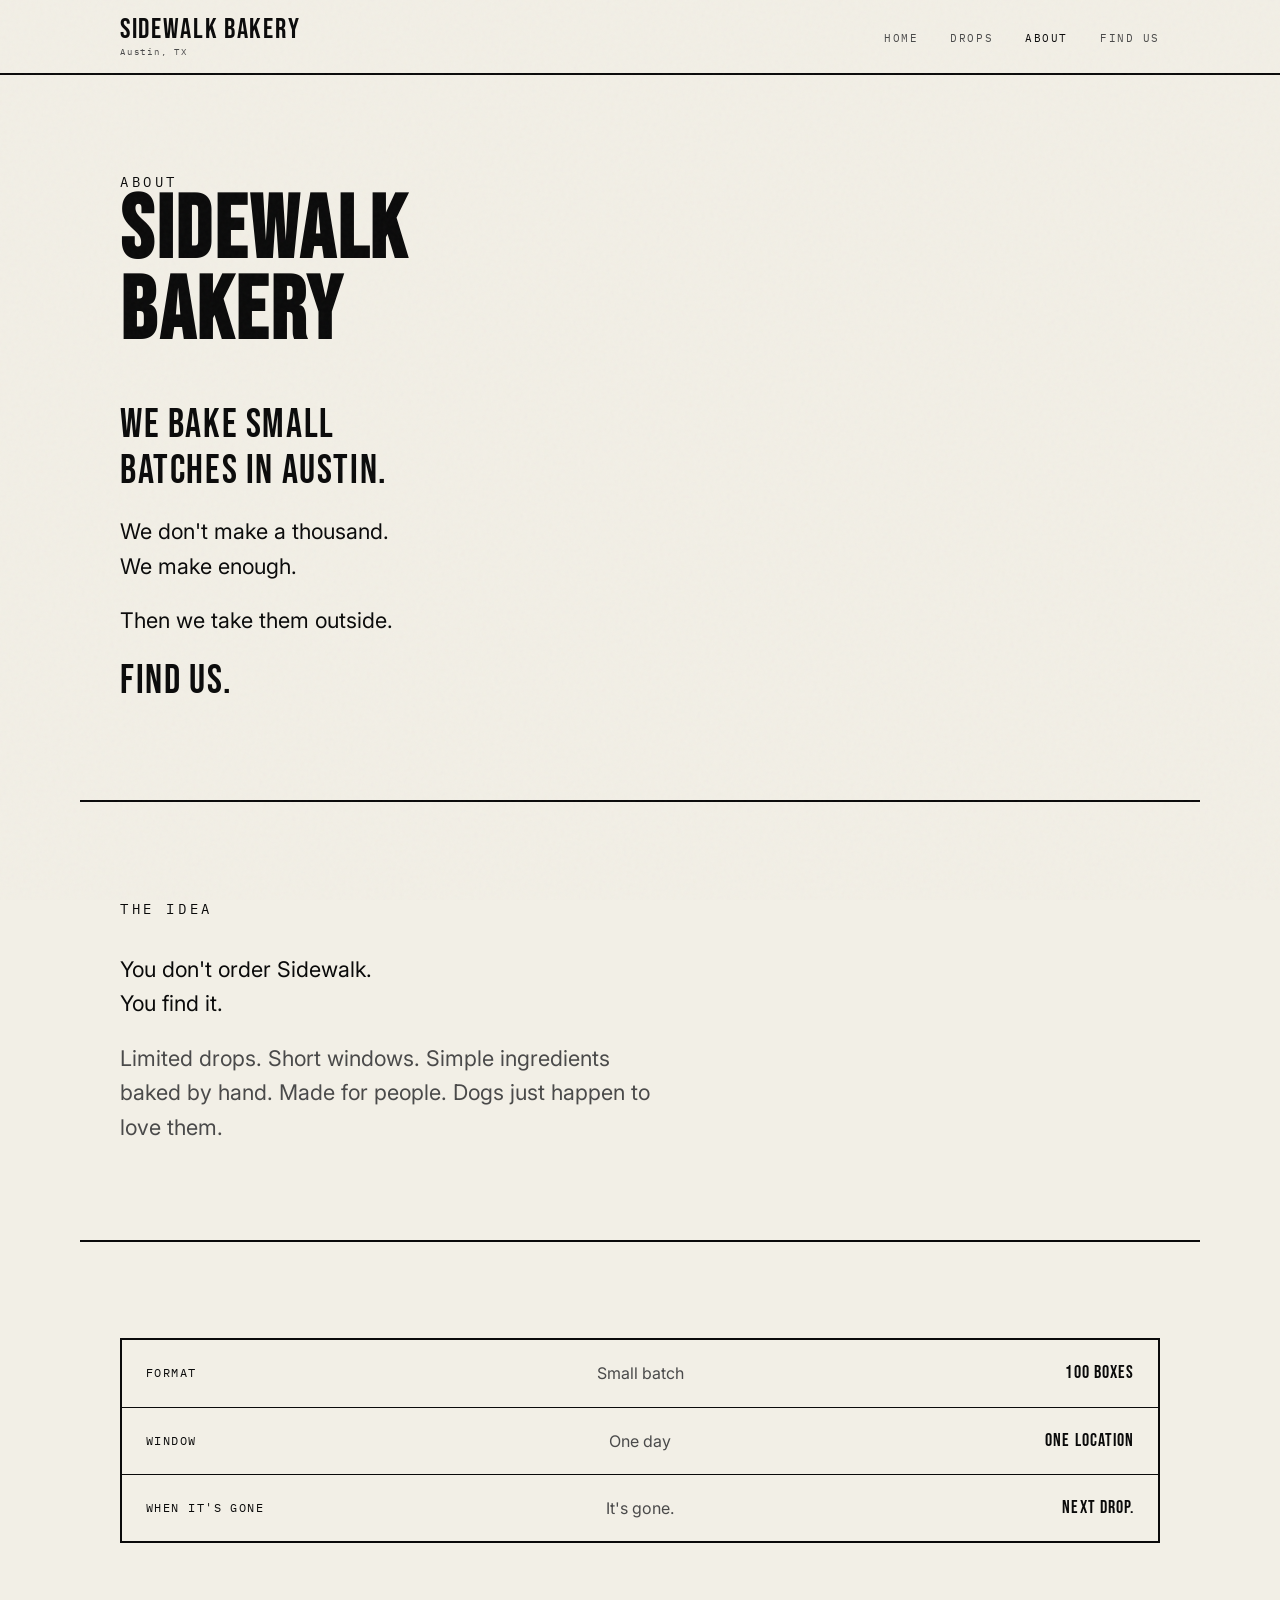
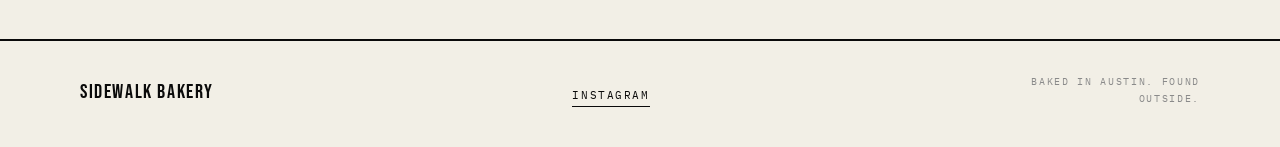
==== about.html @ 761318a3 "Rebrand to Sidewalk Bakery with full visual and copy overhaul. Drop-model site with poster aesthetic" ====
<!DOCTYPE html>
<html lang="en">
<head>
  <meta charset="UTF-8">
  <meta name="viewport" content="width=device-width, initial-scale=1.0">
  <title>About — Sidewalk Bakery</title>
  <meta name="description" content="Small-batch baked goods from Austin. We don't make a thousand. We make enough.">
  <link rel="preconnect" href="https://fonts.googleapis.com">
  <link rel="preconnect" href="https://fonts.gstatic.com" crossorigin>
  <link href="https://fonts.googleapis.com/css2?family=Bebas+Neue&family=IBM+Plex+Mono:wght@400;500&family=Inter:wght@400;500;600&display=swap" rel="stylesheet">
  <link rel="stylesheet" href="css/styles.css">
</head>
<body>
  <header class="site-header">
    <div class="header-inner">
      <a href="index.html" class="logo">
        Sidewalk Bakery
        <span>Austin, TX</span>
      </a>
      <nav>
        <ul class="nav">
          <li><a href="index.html">Home</a></li>
          <li><a href="drops.html">Drops</a></li>
          <li><a href="about.html" class="active">About</a></li>
          <li><a href="find-us.html">Find Us</a></li>
        </ul>
      </nav>
    </div>
  </header>

  <main>
    <section class="section">
      <p class="tagline">About</p>
      <h1 class="display-lg">Sidewalk<br>Bakery</h1>

      <div class="about-stack mt-lg">
        <p class="emphasis">We bake small batches in Austin.</p>
        <p>We don't make a thousand.<br>We make enough.</p>
        <p>Then we take them outside.</p>
        <p class="emphasis">Find us.</p>
      </div>
    </section>

    <hr class="rule">

    <section class="section">
      <p class="tagline mb-md">The idea</p>
      <div class="about-stack">
        <p>You don't order Sidewalk.<br>You find it.</p>
        <p class="text-muted">
          Limited drops. Short windows. Simple ingredients baked by hand.
          Made for people. Dogs just happen to love them.
        </p>
      </div>
    </section>

    <hr class="rule">

    <section class="section">
      <div class="taste-grid">
        <div class="taste-row">
          <span class="subject">Format</span>
          <span class="verdict">Small batch</span>
          <span class="reaction">100 boxes</span>
        </div>
        <div class="taste-row">
          <span class="subject">Window</span>
          <span class="verdict">One day</span>
          <span class="reaction">One location</span>
        </div>
        <div class="taste-row">
          <span class="subject">When it's gone</span>
          <span class="verdict">It's gone.</span>
          <span class="reaction">Next drop.</span>
        </div>
      </div>
    </section>
  </main>

  <footer class="site-footer">
    <div class="footer-inner">
      <div class="footer-brand">Sidewalk Bakery</div>
      <a href="https://instagram.com/" class="footer-social" target="_blank" rel="noopener">Instagram</a>
      <p class="footer-note">Baked in Austin. Found outside.</p>
    </div>
  </footer>

  <script src="js/main.js"></script>
</body>
</html>
---- css/styles.css ----
/* SIDEWALK BAKERY — visual system */

:root {
  --paper: #f2efe6;
  --paper-dark: #e8e4d9;
  --ink: #0a0a0a;
  --ink-muted: #4a4a4a;
  --ink-faint: #8a8a8a;
  --accent: #b5452a;
  --rule: #0a0a0a;

  --font-display: 'Bebas Neue', 'Arial Narrow', sans-serif;
  --font-body: 'Inter', system-ui, sans-serif;
  --font-mono: 'IBM Plex Mono', 'Courier New', monospace;

  --max: 1120px;
  --pad: clamp(1.25rem, 4vw, 2.5rem);
}

*, *::before, *::after { box-sizing: border-box; margin: 0; padding: 0; }

html { scroll-behavior: smooth; }

body {
  font-family: var(--font-body);
  background: var(--paper);
  color: var(--ink);
  line-height: 1.5;
  -webkit-font-smoothing: antialiased;
}

::selection {
  background: var(--ink);
  color: var(--paper);
}

a { color: inherit; }

img { max-width: 100%; display: block; }

/* grain overlay */
body::before {
  content: '';
  position: fixed;
  inset: 0;
  pointer-events: none;
  z-index: 9999;
  opacity: 0.035;
  background-image: url("data:image/svg+xml,%3Csvg viewBox='0 0 256 256' xmlns='http://www.w3.org/2000/svg'%3E%3Cfilter id='n'%3E%3CfeTurbulence type='fractalNoise' baseFrequency='0.85' numOctaves='4' stitchTiles='stitch'/%3E%3C/filter%3E%3Crect width='100%25' height='100%25' filter='url(%23n)'/%3E%3C/svg%3E");
}

/* ── header ── */

.site-header {
  position: sticky;
  top: 0;
  z-index: 100;
  background: var(--paper);
  border-bottom: 2px solid var(--ink);
}

.header-inner {
  max-width: var(--max);
  margin: 0 auto;
  padding: 1rem var(--pad);
  display: flex;
  align-items: center;
  justify-content: space-between;
  gap: 1.5rem;
}

.logo {
  font-family: var(--font-display);
  font-size: clamp(1.4rem, 3vw, 1.75rem);
  letter-spacing: 0.06em;
  text-decoration: none;
  line-height: 1;
}

.logo span {
  display: block;
  font-family: var(--font-mono);
  font-size: 0.55rem;
  letter-spacing: 0.2em;
  margin-top: 0.25rem;
  color: var(--ink-muted);
}

.nav {
  display: flex;
  gap: clamp(1rem, 3vw, 2rem);
  list-style: none;
}

.nav a {
  font-family: var(--font-mono);
  font-size: 0.7rem;
  letter-spacing: 0.14em;
  text-decoration: none;
  text-transform: uppercase;
  color: var(--ink-muted);
  transition: color 0.15s;
}

.nav a:hover,
.nav a.active {
  color: var(--ink);
}

/* ── layout ── */

main { min-height: 60vh; }

.section {
  max-width: var(--max);
  margin: 0 auto;
  padding: clamp(3rem, 8vw, 6rem) var(--pad);
}

.section-tight {
  padding-top: clamp(2rem, 5vw, 3rem);
  padding-bottom: clamp(2rem, 5vw, 3rem);
}

.rule {
  border: none;
  border-top: 2px solid var(--ink);
  max-width: var(--max);
  margin: 0 auto;
}

/* ── type ── */

.display-xl {
  font-family: var(--font-display);
  font-size: clamp(4rem, 16vw, 11rem);
  line-height: 0.88;
  letter-spacing: 0.02em;
  text-transform: uppercase;
}

.display-lg {
  font-family: var(--font-display);
  font-size: clamp(2.5rem, 8vw, 5.5rem);
  line-height: 0.92;
  letter-spacing: 0.03em;
  text-transform: uppercase;
}

.display-md {
  font-family: var(--font-display);
  font-size: clamp(1.75rem, 5vw, 3rem);
  line-height: 1;
  letter-spacing: 0.04em;
  text-transform: uppercase;
}

.tagline {
  font-family: var(--font-mono);
  font-size: clamp(0.75rem, 2vw, 0.9rem);
  letter-spacing: 0.25em;
  text-transform: uppercase;
}

.lead {
  font-size: clamp(1rem, 2.2vw, 1.2rem);
  max-width: 36ch;
  color: var(--ink-muted);
  line-height: 1.65;
}

.mono {
  font-family: var(--font-mono);
  font-size: 0.8rem;
  letter-spacing: 0.08em;
}

/* ── hero ── */

.hero {
  padding-top: clamp(2.5rem, 6vw, 4rem);
  padding-bottom: clamp(3rem, 8vw, 5rem);
}

.hero-grid {
  display: grid;
  grid-template-columns: 1fr;
  gap: 2rem;
}

.hero-meta {
  display: flex;
  flex-wrap: wrap;
  gap: 1.5rem 2.5rem;
  margin-top: 2rem;
  padding-top: 1.5rem;
  border-top: 1px solid var(--ink);
}

.hero-meta dt {
  font-family: var(--font-mono);
  font-size: 0.65rem;
  letter-spacing: 0.18em;
  text-transform: uppercase;
  color: var(--ink-faint);
  margin-bottom: 0.25rem;
}

.hero-meta dd {
  font-family: var(--font-display);
  font-size: 1.25rem;
  letter-spacing: 0.06em;
}

/* ── drop poster ── */

.drop-poster {
  border: 3px solid var(--ink);
  background: var(--paper);
  position: relative;
}

.drop-poster-inner {
  padding: clamp(1.5rem, 4vw, 2.5rem);
  display: grid;
  gap: 1.5rem;
}

.drop-label {
  font-family: var(--font-mono);
  font-size: 0.7rem;
  letter-spacing: 0.2em;
  text-transform: uppercase;
  display: flex;
  justify-content: space-between;
  align-items: center;
  padding-bottom: 1rem;
  border-bottom: 1px solid var(--ink);
}

.drop-number {
  font-family: var(--font-display);
  font-size: clamp(3rem, 10vw, 6rem);
  line-height: 1;
  letter-spacing: 0.04em;
}

.drop-flavor {
  font-family: var(--font-display);
  font-size: clamp(1.5rem, 4vw, 2.5rem);
  letter-spacing: 0.08em;
  line-height: 1.1;
}

.drop-details {
  display: grid;
  grid-template-columns: repeat(auto-fit, minmax(140px, 1fr));
  gap: 1rem;
}

.drop-detail {
  border: 1px solid var(--ink);
  padding: 0.85rem 1rem;
}

.drop-detail .label {
  font-family: var(--font-mono);
  font-size: 0.6rem;
  letter-spacing: 0.16em;
  text-transform: uppercase;
  color: var(--ink-faint);
  margin-bottom: 0.35rem;
}

.drop-detail .value {
  font-family: var(--font-mono);
  font-size: 0.85rem;
  letter-spacing: 0.06em;
  text-transform: uppercase;
}

.drop-location-hidden {
  font-family: var(--font-mono);
  font-size: 0.8rem;
  letter-spacing: 0.1em;
  text-transform: uppercase;
  color: var(--ink-muted);
  padding: 1rem;
  border: 1px dashed var(--ink);
  text-align: center;
}

/* ── buttons ── */

.btn {
  display: inline-block;
  font-family: var(--font-mono);
  font-size: 0.75rem;
  letter-spacing: 0.18em;
  text-transform: uppercase;
  text-decoration: none;
  padding: 1rem 1.75rem;
  border: 2px solid var(--ink);
  background: var(--ink);
  color: var(--paper);
  transition: all 0.15s;
  cursor: pointer;
}

.btn:hover {
  background: transparent;
  color: var(--ink);
}

.btn-outline {
  background: transparent;
  color: var(--ink);
}

.btn-outline:hover {
  background: var(--ink);
  color: var(--paper);
}

/* ── stamp ── */

.stamp {
  display: inline-block;
  font-family: var(--font-display);
  font-size: 1.5rem;
  letter-spacing: 0.12em;
  color: var(--accent);
  border: 3px solid var(--accent);
  padding: 0.35rem 0.85rem;
  transform: rotate(-8deg);
  opacity: 0.92;
}

.stamp-lg {
  font-size: clamp(2rem, 6vw, 3.5rem);
  padding: 0.5rem 1.25rem;
  transform: rotate(-12deg);
}

.stamp-overlay {
  position: absolute;
  top: 50%;
  left: 50%;
  transform: translate(-50%, -50%) rotate(-12deg);
  pointer-events: none;
  z-index: 2;
}

/* ── product block ── */

.product-block {
  display: grid;
  grid-template-columns: 1fr;
  gap: 2.5rem;
  align-items: start;
}

@media (min-width: 768px) {
  .product-block {
    grid-template-columns: 1fr 1fr;
  }
}

.ingredient-list {
  list-style: none;
  margin-top: 1.5rem;
}

.ingredient-list li {
  font-family: var(--font-display);
  font-size: clamp(2rem, 5vw, 3.5rem);
  letter-spacing: 0.06em;
  line-height: 1.15;
  border-bottom: 2px solid var(--ink);
  padding: 0.5rem 0;
}

.ingredient-list li span {
  font-family: var(--font-mono);
  font-size: 0.65rem;
  letter-spacing: 0.14em;
  color: var(--ink-faint);
  display: block;
  margin-bottom: 0.15rem;
}

/* ── taste test ── */

.taste-grid {
  display: grid;
  gap: 0;
  border: 2px solid var(--ink);
}

.taste-row {
  display: grid;
  grid-template-columns: 1fr auto 1fr;
  gap: 1rem;
  align-items: center;
  padding: 1.25rem 1.5rem;
  border-bottom: 1px solid var(--ink);
}

.taste-row:last-child { border-bottom: none; }

.taste-row .subject {
  font-family: var(--font-mono);
  font-size: 0.75rem;
  letter-spacing: 0.12em;
  text-transform: uppercase;
}

.taste-row .verdict {
  font-size: 1rem;
  color: var(--ink-muted);
}

.taste-row .reaction {
  font-family: var(--font-display);
  font-size: 1.1rem;
  letter-spacing: 0.06em;
  text-align: right;
}

@media (max-width: 600px) {
  .taste-row {
    grid-template-columns: 1fr;
    text-align: left;
  }
  .taste-row .reaction { text-align: left; }
}

/* ── drop archive ── */

.archive-list {
  list-style: none;
  display: flex;
  flex-direction: column;
  gap: 0;
}

.archive-item {
  border: 2px solid var(--ink);
  border-bottom: none;
  position: relative;
}

.archive-item:last-child { border-bottom: 2px solid var(--ink); }

.archive-item-inner {
  display: grid;
  grid-template-columns: auto 1fr auto;
  gap: 1.5rem;
  align-items: center;
  padding: 1.5rem;
}

.archive-item.active {
  background: var(--ink);
  color: var(--paper);
}

.archive-item.active .archive-meta {
  color: rgba(242, 239, 230, 0.6);
}

.archive-number {
  font-family: var(--font-display);
  font-size: 2.5rem;
  letter-spacing: 0.04em;
  line-height: 1;
}

.archive-info h3 {
  font-family: var(--font-display);
  font-size: 1.5rem;
  letter-spacing: 0.06em;
  margin-bottom: 0.25rem;
}

.archive-meta {
  font-family: var(--font-mono);
  font-size: 0.7rem;
  letter-spacing: 0.1em;
  text-transform: uppercase;
  color: var(--ink-faint);
}

.archive-item.active .stamp {
  color: var(--paper);
  border-color: var(--paper);
}

@media (max-width: 640px) {
  .archive-item-inner {
    grid-template-columns: 1fr;
    gap: 0.75rem;
  }
}

/* ── about ── */

.about-stack p {
  font-size: clamp(1.1rem, 2.5vw, 1.35rem);
  line-height: 1.6;
  max-width: 42ch;
  margin-bottom: 1.25rem;
}

.about-stack p:last-child { margin-bottom: 0; }

.about-stack .emphasis {
  font-family: var(--font-display);
  font-size: clamp(1.75rem, 4vw, 2.5rem);
  letter-spacing: 0.04em;
  line-height: 1.15;
  max-width: 20ch;
}

/* ── find us ── */

.find-grid {
  display: grid;
  gap: 3rem;
}

.find-copy p {
  font-size: clamp(1.05rem, 2.2vw, 1.2rem);
  color: var(--ink-muted);
  max-width: 40ch;
  margin-bottom: 1rem;
  line-height: 1.65;
}

/* ── footer ── */

.site-footer {
  border-top: 2px solid var(--ink);
  padding: 2rem var(--pad) 2.5rem;
}

.footer-inner {
  max-width: var(--max);
  margin: 0 auto;
  display: flex;
  flex-wrap: wrap;
  justify-content: space-between;
  align-items: end;
  gap: 1.5rem;
}

.footer-brand {
  font-family: var(--font-display);
  font-size: 1.25rem;
  letter-spacing: 0.08em;
}

.footer-note {
  font-family: var(--font-mono);
  font-size: 0.65rem;
  letter-spacing: 0.16em;
  text-transform: uppercase;
  color: var(--ink-faint);
  max-width: 32ch;
  text-align: right;
  line-height: 1.6;
}

.footer-social {
  font-family: var(--font-mono);
  font-size: 0.7rem;
  letter-spacing: 0.14em;
  text-transform: uppercase;
  text-decoration: none;
  border-bottom: 1px solid var(--ink);
  padding-bottom: 0.15rem;
}

.footer-social:hover {
  color: var(--accent);
  border-color: var(--accent);
}

/* ── page header ── */

.page-header {
  padding-bottom: 0;
}

.page-header .display-lg {
  margin-bottom: 0.5rem;
}

/* ── utility ── */

.text-muted { color: var(--ink-muted); }
.text-center { text-align: center; }
.mt-lg { margin-top: 3rem; }
.mt-md { margin-top: 2rem; }
.mb-md { margin-bottom: 2rem; }
.stack { display: flex; flex-direction: column; gap: 1rem; }
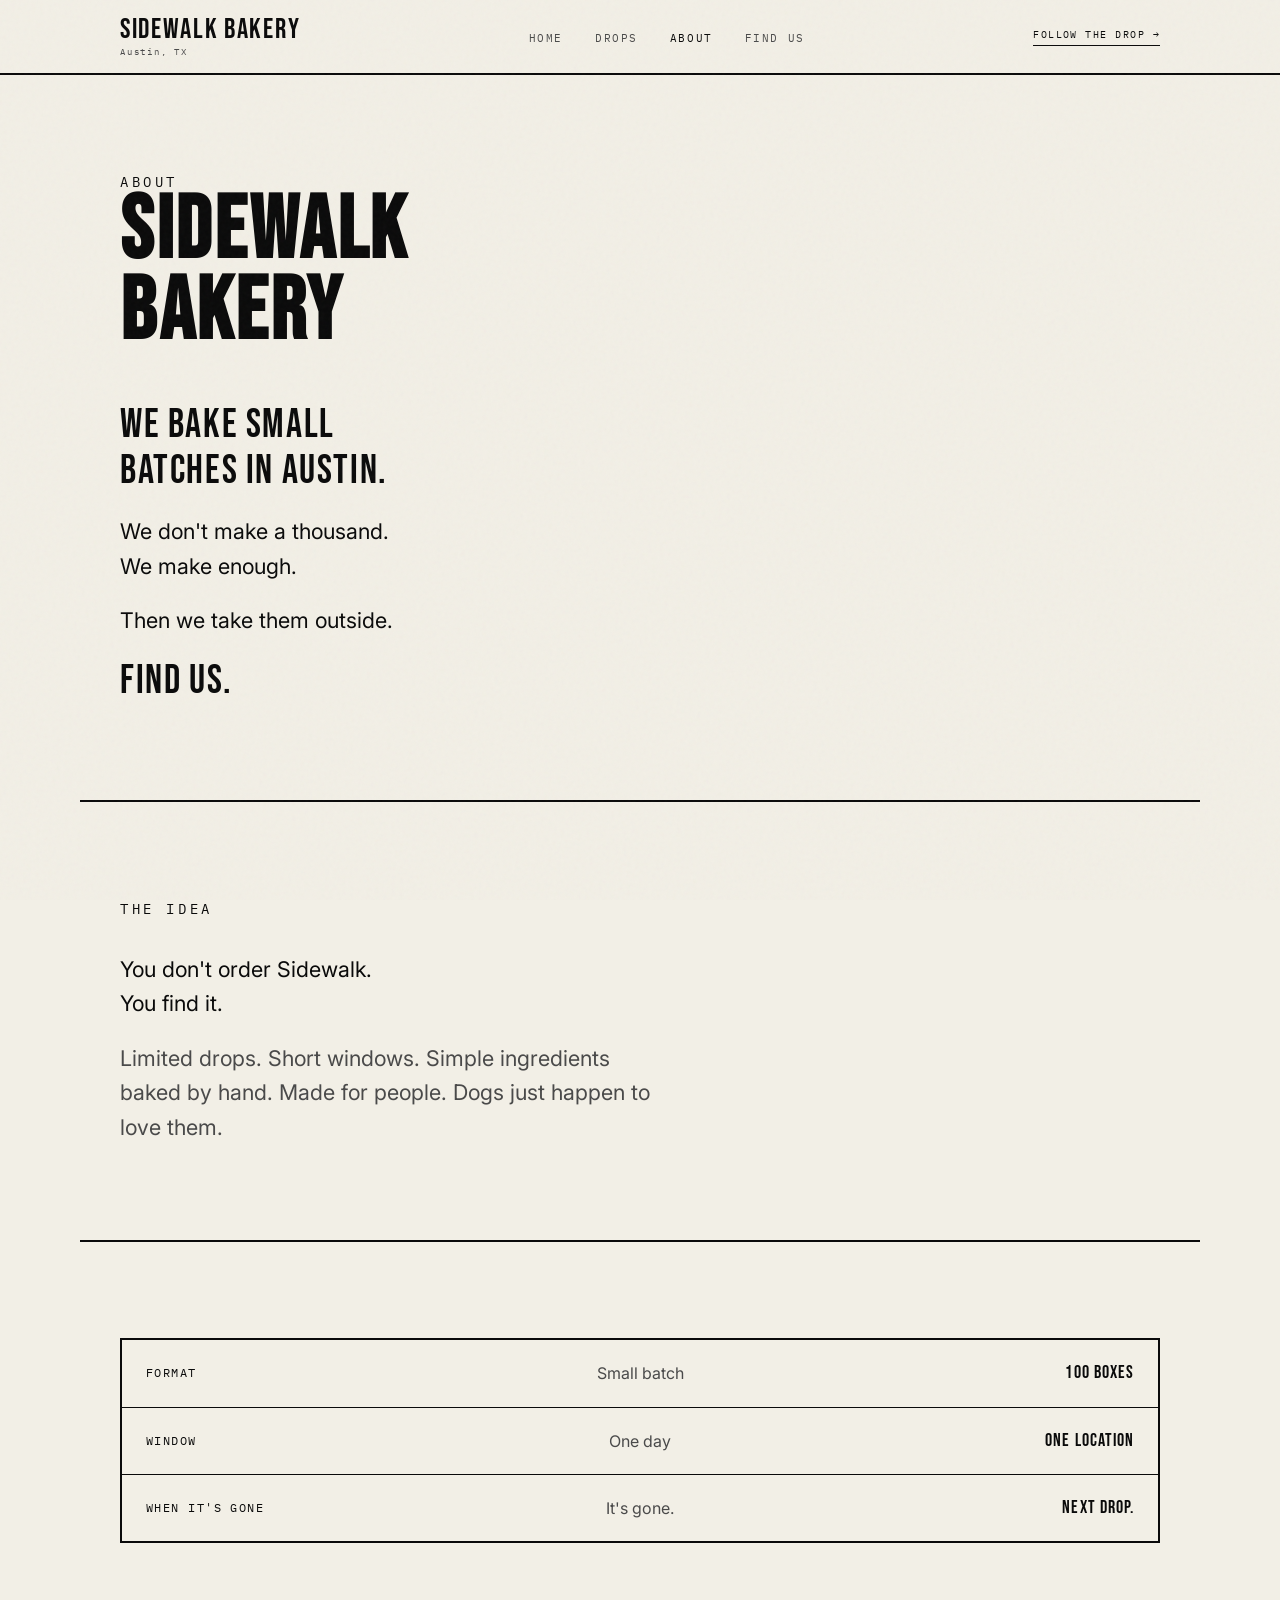
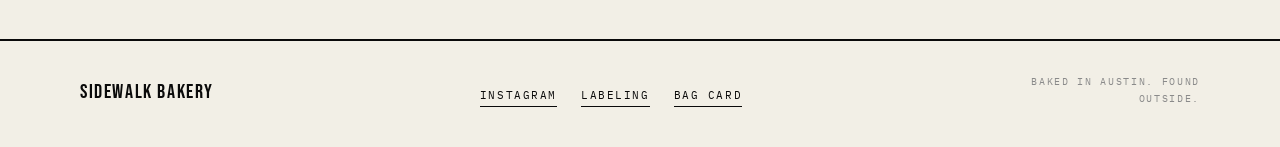
==== commit 42615f62: "Launch Drop 000 site with countdown, rules, and bag QR card. Adds Saturday-first-batch messaging, la" ====
--- a/about.html
+++ b/about.html
@@ -25,6 +25,7 @@
           <li><a href="find-us.html">Find Us</a></li>
         </ul>
       </nav>
+      <a href="#" class="nav-cta-header" data-instagram-link target="_blank" rel="noopener">Follow the Drop →</a>
     </div>
   </header>
 
@@ -80,11 +81,16 @@
   <footer class="site-footer">
     <div class="footer-inner">
       <div class="footer-brand">Sidewalk Bakery</div>
-      <a href="https://instagram.com/" class="footer-social" target="_blank" rel="noopener">Instagram</a>
+      <div class="footer-links">
+        <a href="#" class="footer-social" data-instagram-link target="_blank" rel="noopener">Instagram</a>
+        <a href="labeling.html" class="footer-social">Labeling</a>
+        <a href="card.html" class="footer-social">Bag Card</a>
+      </div>
       <p class="footer-note">Baked in Austin. Found outside.</p>
     </div>
   </footer>
 
+  <script src="js/config.js"></script>
   <script src="js/main.js"></script>
 </body>
 </html>
--- a/css/styles.css
+++ b/css/styles.css
@@ -604,3 +604,219 @@
 .mt-md { margin-top: 2rem; }
 .mb-md { margin-bottom: 2rem; }
 .stack { display: flex; flex-direction: column; gap: 1rem; }
+
+/* ── drop launch ── */
+
+.nav-cta-header {
+  font-family: var(--font-mono);
+  font-size: 0.65rem;
+  letter-spacing: 0.14em;
+  text-transform: uppercase;
+  text-decoration: none;
+  white-space: nowrap;
+  border-bottom: 1px solid var(--ink);
+  padding-bottom: 0.15rem;
+}
+
+.nav-cta-header:hover {
+  color: var(--accent);
+  border-color: var(--accent);
+}
+
+.hero-hook {
+  font-size: clamp(1.05rem, 2.5vw, 1.25rem);
+  max-width: 38ch;
+  margin-top: 1.25rem;
+  line-height: 1.55;
+  color: var(--ink-muted);
+}
+
+.hero-drop-block {
+  margin-top: 2.5rem;
+  padding-top: 2rem;
+  border-top: 2px solid var(--ink);
+  max-width: 36rem;
+}
+
+.hero-drop-title {
+  font-family: var(--font-display);
+  font-size: clamp(1.75rem, 4vw, 2.75rem);
+  letter-spacing: 0.06em;
+  text-transform: uppercase;
+  line-height: 1.05;
+}
+
+.hero-drop-meta {
+  font-family: var(--font-mono);
+  font-size: 0.85rem;
+  letter-spacing: 0.1em;
+  text-transform: uppercase;
+  margin-top: 0.75rem;
+}
+
+.saturday-hit {
+  font-family: var(--font-display);
+  font-size: 1.35em;
+  letter-spacing: 0.06em;
+  color: var(--ink);
+}
+
+.hero-drop-follow {
+  margin-top: 0.75rem;
+  font-size: 0.95rem;
+  color: var(--ink-muted);
+}
+
+.countdown-section {
+  padding-top: 2rem;
+  padding-bottom: 2rem;
+  background: var(--ink);
+  color: var(--paper);
+  max-width: none;
+}
+
+.countdown-section .tagline {
+  color: rgba(242, 239, 230, 0.65);
+}
+
+.countdown-display {
+  font-family: var(--font-display);
+  font-size: clamp(1.75rem, 6vw, 4rem);
+  letter-spacing: 0.06em;
+  text-align: center;
+  margin-top: 0.75rem;
+  line-height: 1.2;
+  display: flex;
+  flex-wrap: wrap;
+  justify-content: center;
+  align-items: center;
+  gap: 0.35rem 0.5rem;
+}
+
+.countdown-sep {
+  opacity: 0.45;
+  font-family: var(--font-mono);
+  font-size: 0.6em;
+}
+
+.countdown-live {
+  color: var(--paper);
+}
+
+.saturday-section {
+  text-align: left;
+}
+
+.saturday-headline {
+  font-size: clamp(4rem, 18vw, 12rem);
+  line-height: 0.85;
+  margin-bottom: 1.5rem;
+}
+
+.saturday-copy p {
+  font-size: clamp(1.05rem, 2.2vw, 1.25rem);
+  max-width: 42ch;
+  margin-bottom: 0.75rem;
+  line-height: 1.6;
+  color: var(--ink-muted);
+}
+
+.product-ingredient-line {
+  font-family: var(--font-mono);
+  font-size: 0.8rem;
+  letter-spacing: 0.08em;
+  text-transform: uppercase;
+  margin-top: 0.75rem;
+  color: var(--ink-muted);
+}
+
+.ingredient-list-compact li {
+  font-size: clamp(1.35rem, 3vw, 2rem);
+}
+
+.concept-section {
+  text-align: center;
+}
+
+.concept-headline {
+  max-width: 14ch;
+  margin: 0 auto;
+}
+
+.concept-sub {
+  font-family: var(--font-mono);
+  font-size: 0.85rem;
+  letter-spacing: 0.12em;
+  text-transform: uppercase;
+  color: var(--ink-muted);
+  margin-top: 1rem;
+}
+
+.rules-list {
+  list-style: none;
+  counter-reset: rules;
+  max-width: 40rem;
+}
+
+.rules-list li {
+  display: grid;
+  grid-template-columns: auto 1fr;
+  gap: 1.25rem;
+  align-items: baseline;
+  padding: 1.25rem 0;
+  border-bottom: 1px solid var(--ink);
+  font-size: clamp(1.1rem, 2.5vw, 1.35rem);
+  line-height: 1.4;
+}
+
+.rules-num {
+  font-family: var(--font-mono);
+  font-size: 0.75rem;
+  letter-spacing: 0.14em;
+  color: var(--ink-faint);
+}
+
+.cta-bottom {
+  background: var(--paper-dark);
+  max-width: none;
+}
+
+.footer-links {
+  display: flex;
+  flex-wrap: wrap;
+  gap: 1rem 1.5rem;
+}
+
+.label-block,
+.label-prose {
+  max-width: 42rem;
+}
+
+.label-ingredients {
+  font-size: 1.15rem;
+  line-height: 1.65;
+}
+
+.label-list {
+  max-width: 42rem;
+  padding-left: 1.25rem;
+  line-height: 1.7;
+}
+
+.label-list li {
+  margin-bottom: 0.65rem;
+}
+
+.label-prose p {
+  margin-bottom: 1rem;
+  line-height: 1.65;
+  color: var(--ink-muted);
+  max-width: 52ch;
+}
+
+@media (max-width: 768px) {
+  .nav {
+    display: none;
+  }
+}
+
